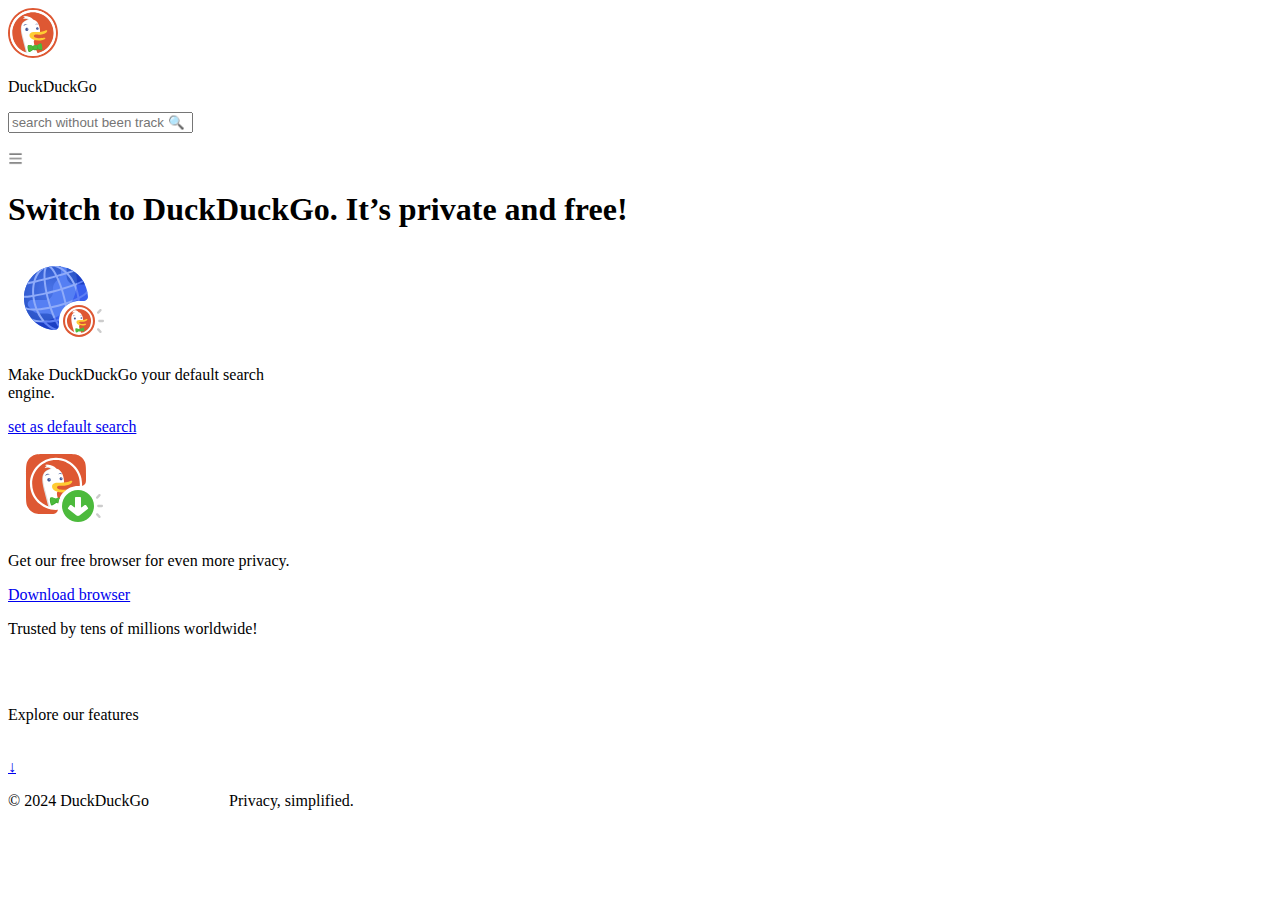
==== index.html @ 01983bc4 "1st commit HTML only of 1st 3 slides of goduck website" ====
<!DOCTYPE html>
<html lang="en">
  <head>
    <meta charset="UTF-8" />
    <meta name="viewport" content="width=device-width, initial-scale=1.0" />
    <title>first task DuckDuck go website</title>
  </head>
  <body>
    <header>
      <nav>
        <img src="download.svg" alt="logo of website" height="50" />
        <p>DuckDuckGo</p>
        
          <input
            type="text"
            placeholder="search without been track &#128269;"
            height="200"
            width="200"
            />
          <br><br>
          <img src="Untitled design.png" alt="" height="15">
        
        
      </nav>
    </header>
    <main>
      <article>
        <h1>Switch to DuckDuckGo. It’s private and free!</h1>
        <div class="card text-center" style="width: 18rem">
          <div class="card-body">
            <img src="set-as-default.d95c3465.svg" alt="" />

            <p class="card-text">Make DuckDuckGo your default search engine.</p>
            <a href="#" class="btn btn-primary">set as default search</a>
          </div>
        </div>
        <div class="card-body">
          <img src="download (1).svg" alt="" />

          <p class="card-text">Get our free browser for even more privacy.</p>
          <a href="#" class="btn btn-primary">Download browser</a>
        </div>
      </div>
      <p>Trusted by tens of millions worldwide!</p><br><br>
      <p>Explore our features</p><br>
      <a href="section0.html">&#8595;</a>

      </article>
    </main>
    <footer>
      <p>© 2024 DuckDuckGo&#160;&#160;&#160;&#160;&#160;&#160;&#160;&#160;&#160;&#160;&#160;&#160;&#160;&#160;&#160;&#160;&#160;&#160;&#160;&#160;Privacy, simplified.</p>
    </footer>
  </body>
</html>
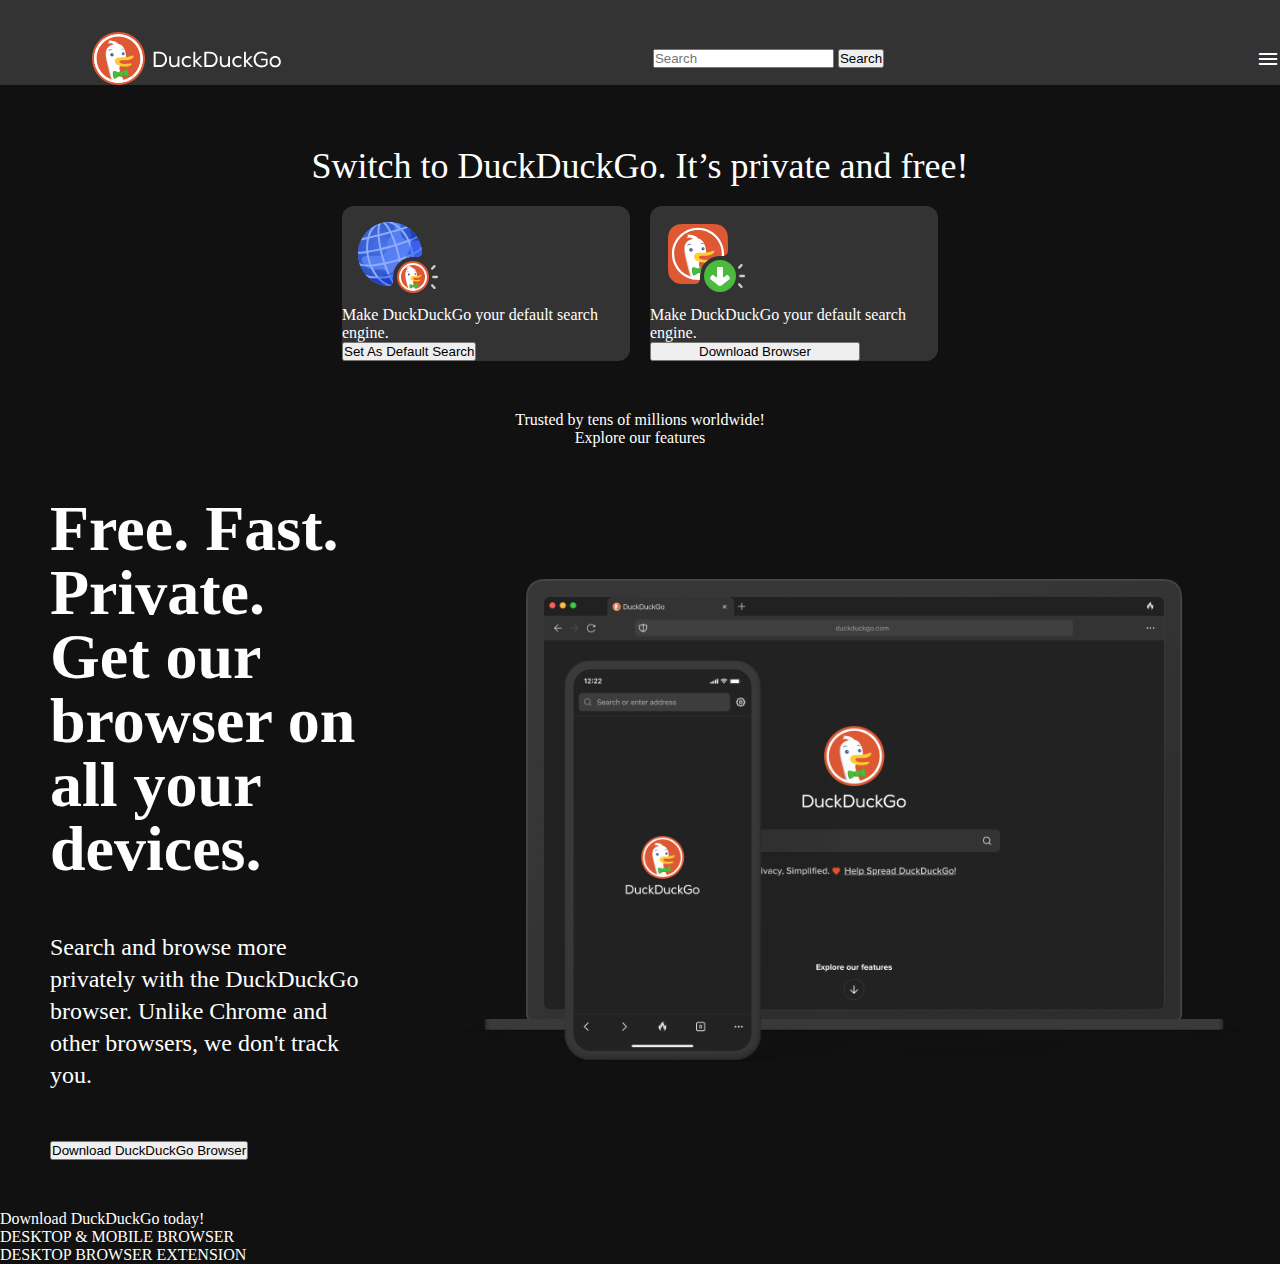
==== commit 303e78c7: "first commit" ====
--- a/index.html
+++ b/index.html
@@ -3,52 +3,91 @@
   <head>
     <meta charset="UTF-8" />
     <meta name="viewport" content="width=device-width, initial-scale=1.0" />
-    <title>first task DuckDuck go website</title>
+    <link rel="stylesheet" href="stylesheet.css" />
+    <link
+      rel="stylesheet"
+      href="https://fonts.googleapis.com/css2?family=Material+Symbols+Outlined:opsz,wght,FILL,GRAD@24,400,0,0"
+    />
+    <link
+      rel="stylesheet"
+      href="https://cdn.jsdelivr.net/npm/bootstrap@4.1.3/dist/css/bootstrap.min.css"
+      integrity="sha384-MCw98/SFnGE8fJT3GXwEOngsV7Zt27NXFoaoApmYm81iuXoPkFOJwJ8ERdknLPMO"
+      crossorigin="anonymous"
+    />
+    <title>duckduck go</title>
   </head>
   <body>
-    <header>
-      <nav>
-        <img src="download.svg" alt="logo of website" height="50" />
-        <p>DuckDuckGo</p>
-        
-          <input
-            type="text"
-            placeholder="search without been track &#128269;"
-            height="200"
-            width="200"
-            />
-          <br><br>
-          <img src="Untitled design.png" alt="" height="15">
-        
-        
-      </nav>
+    <header class="header">
+      <img class="logo" src="download.svg" alt="main logo" />
+      <form class="form-inline my-2 my-lg-0">
+        <input
+          class="form-control mr-sm-2"
+          type="search"
+          placeholder="Search"
+        />
+        <button class="btn btn-outline-success my-2 my-sm-0" type="submit">
+          Search
+        </button>
+      </form>
+      <span class="material-symbols-outlined menu"> menu </span>
     </header>
     <main>
-      <article>
-        <h1>Switch to DuckDuckGo. It’s private and free!</h1>
-        <div class="card text-center" style="width: 18rem">
-          <div class="card-body">
-            <img src="set-as-default.d95c3465.svg" alt="" />
+      <article class="article1">
+        <p class="p-1">Switch to DuckDuckGo. It’s private and free!</p>
+        <div class="two-figures">
+          <div class="card text-center card-edit" style="width: 18rem">
+            <div class="card-body round-card">
+              <img src="set-as-default.d95c3465.svg" alt="" />
 
-            <p class="card-text">Make DuckDuckGo your default search engine.</p>
-            <a href="#" class="btn btn-primary">set as default search</a>
+              <p class="card-text">
+                Make DuckDuckGo your default search engine.
+              </p>
+              <button type="button" class="btn btn-outline-primary">
+                Set As Default Search
+              </button>
+            </div>
+          </div>
+
+          <div class="card text-center" style="width: 18rem">
+            <div class="card-body round-card">
+              <img src="download1.svg" alt="" />
+
+              <p class="card-text">
+                Make DuckDuckGo your default search engine.
+              </p>
+              <button type="button" class="btn btn-primary btn-lg btn2">
+                Download Browser
+              </button>
+            </div>
           </div>
         </div>
-        <div class="card-body">
-          <img src="download (1).svg" alt="" />
+      </article>
+      <div class="container">
+        <p>Trusted by tens of millions worldwide!</p>
 
-          <p class="card-text">Get our free browser for even more privacy.</p>
-          <a href="#" class="btn btn-primary">Download browser</a>
-        </div>
+        <p>Explore our features</p>
       </div>
-      <p>Trusted by tens of millions worldwide!</p><br><br>
-      <p>Explore our features</p><br>
-      <a href="section0.html">&#8595;</a>
-
-      </article>
+      <div class="part-two">
+        <article class="article-two">
+          <p class="free">
+            Free. Fast. Private. Get our browser on all your devices.
+          </p>
+          <p class="search">
+            Search and browse more privately with the DuckDuckGo browser. Unlike
+            Chrome and other browsers, we don't track you.
+          </p>
+          <button>Download DuckDuckGo Browser</button>
+        </article>
+        <img class="devices-img" src="devices-dark.png" alt="img-devices" />
+      </div>
+      <div class="part-three">
+        <p>Download DuckDuckGo today!</p>
+        <figure>
+          <section><p>DESKTOP & MOBILE BROWSER</p></section>
+          <section><p>DESKTOP BROWSER EXTENSION</p></section>
+        </figure>
+      </div>
     </main>
-    <footer>
-      <p>© 2024 DuckDuckGo&#160;&#160;&#160;&#160;&#160;&#160;&#160;&#160;&#160;&#160;&#160;&#160;&#160;&#160;&#160;&#160;&#160;&#160;&#160;&#160;Privacy, simplified.</p>
-    </footer>
+    <footer></footer>
   </body>
 </html>
--- a/stylesheet.css
+++ b/stylesheet.css
@@ -0,0 +1,106 @@
+* {
+  margin: 0;
+  padding: 0;
+  background-color: ;
+}
+body {
+  display: flex;
+  flex-direction: column;
+  justify-content: space-between;
+}
+main {
+  background-color: #111;
+}
+.header {
+  display: flex;
+  align-items: center;
+  justify-content: space-between;
+  flex-direction: row;
+  background-color: #333;
+
+  padding-top: 32px;
+}
+.p-1 {
+  color: white;
+}
+.logo {
+  height: 53px;
+  margin-left: 92px;
+  margin-right: ;
+}
+
+.menu {
+  stroke: white;
+}
+.article1 {
+  display: flex;
+  flex-direction: column;
+  align-items: center;
+  padding-top: 61px;
+  background-color: #111;
+}
+.two-figures {
+  display: flex;
+  flex-direction: row;
+  gap: 20px;
+  margin-bottom: 50px;
+}
+.p-1 {
+  font: Proxima Nova;
+  font-size: 36px;
+  line-height: 40px;
+  margin-bottom: 20px;
+}
+
+.round-card {
+  border-radius: 12px;
+  background-color: #333;
+  flex: ;
+}
+.card-edit {
+  background-color: #111;
+}
+.btn2 {
+  width: 210px;
+}
+.card-text {
+  color: white;
+}
+.span-1 {
+}
+p {
+  color: white;
+}
+h1 {
+  color: white;
+}
+span {
+  color: white;
+  display: inline-block;
+}
+.devices-img {
+  width: 900px;
+  height: 500px;
+}
+.part-two {
+  display: flex;
+  align-items: center;
+}
+.free {
+  font-size: 64px;
+  line-height: 64px;
+  font-weight: 800;
+  margin-bottom: 50px;
+}
+.article-two {
+  padding: 50px;
+}
+.search {
+  font-size: 24px;
+  line-height: 32px;
+  font-weight: 400;
+  margin-bottom: 50px;
+}
+.container {
+  text-align: center;
+}
